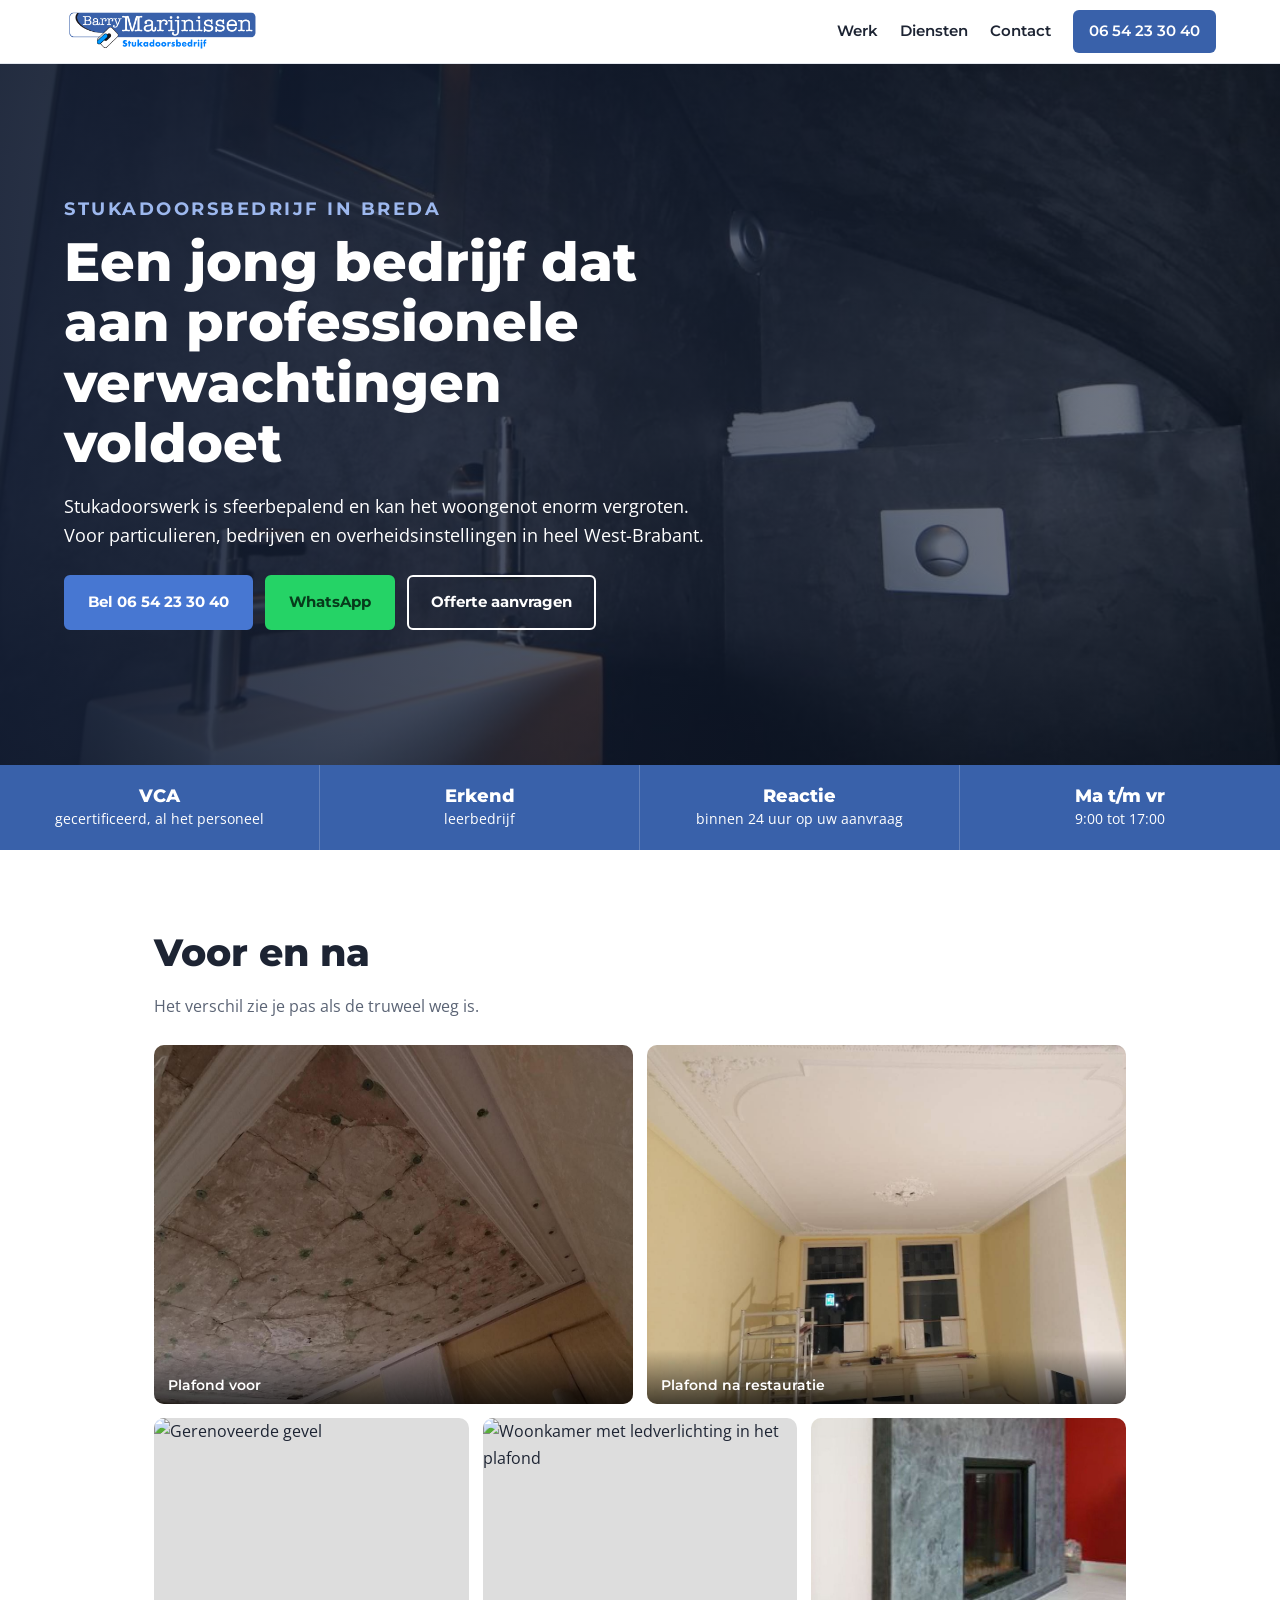
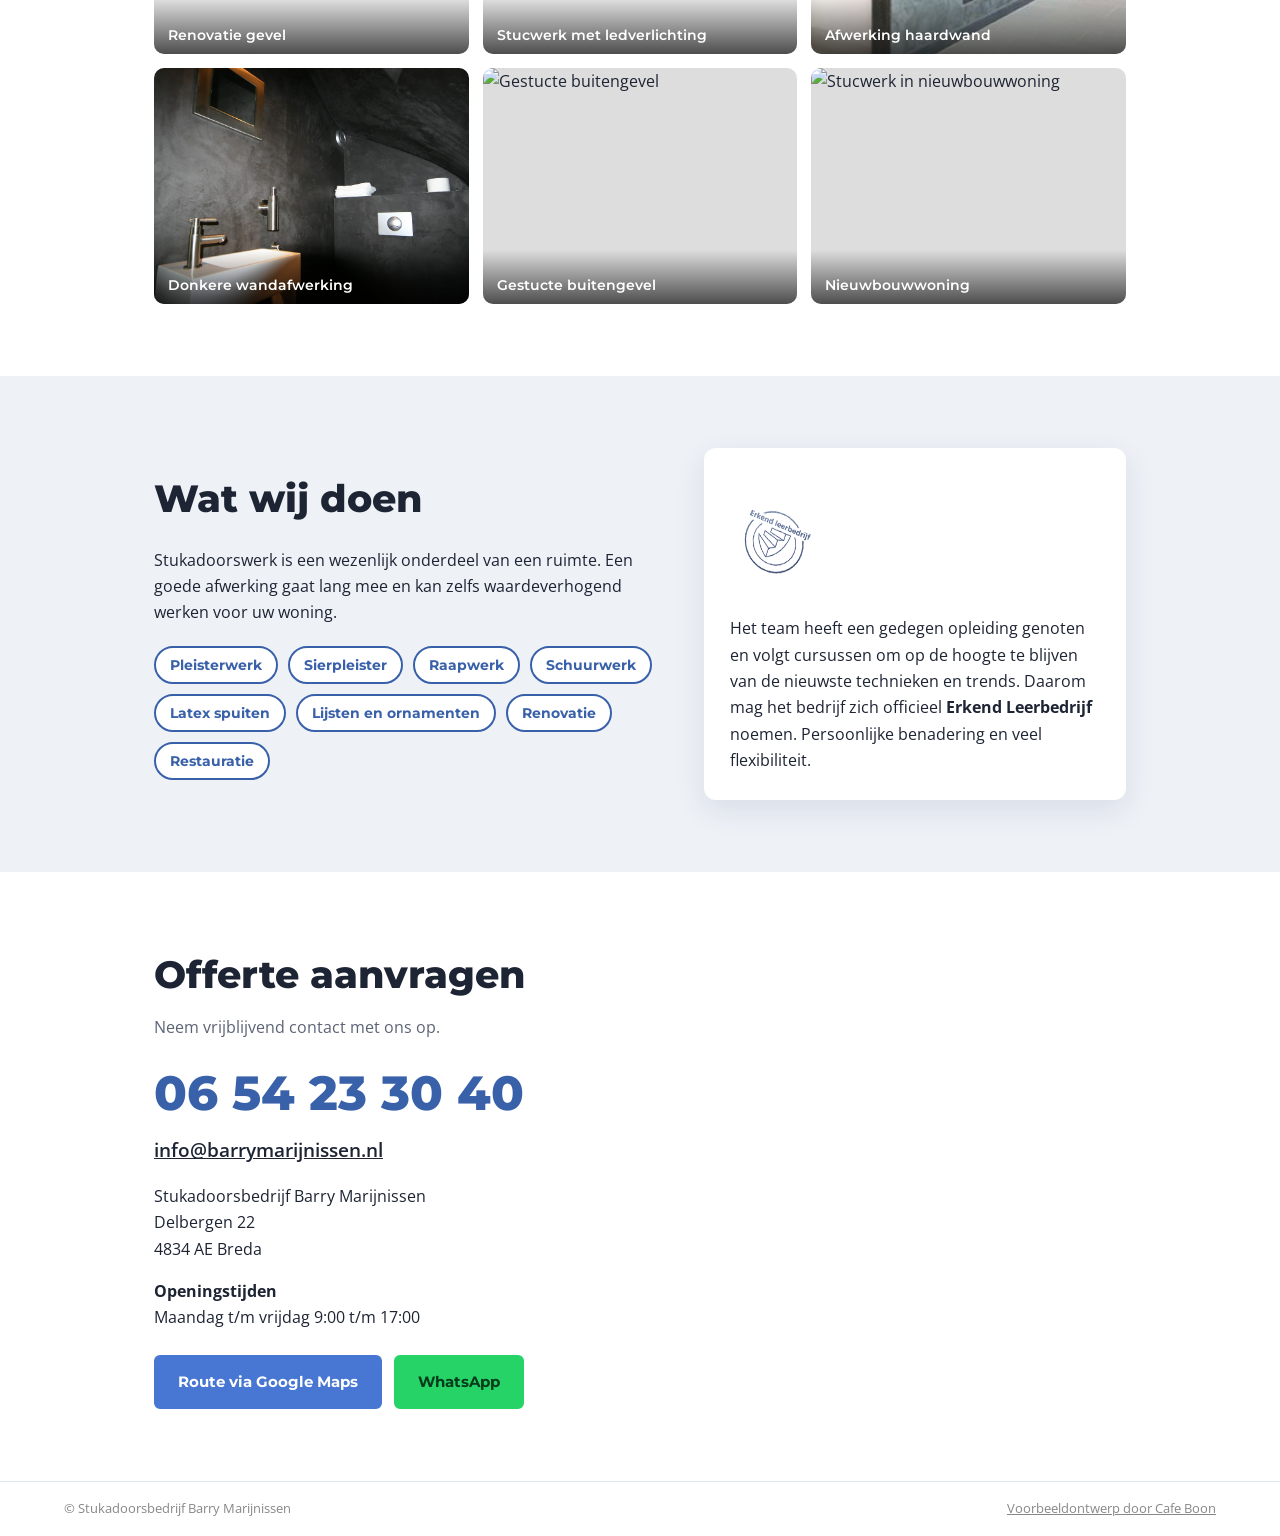
==== index.html @ 969ba0ec "Voorbeeldwebsite voor Stukadoorsbedrijf Barry Marijnissen" ====
<!doctype html>
<html lang="nl">
<head>
<meta charset="utf-8">
<meta name="viewport" content="width=device-width, initial-scale=1">
<title>Stukadoorsbedrijf Barry Marijnissen Breda | Sierpleister, renovatie en restauratie</title>
<meta name="description" content="Stukadoorsbedrijf Barry Marijnissen in Breda: sierpleister, renovatie, restauratie en latex spuiten in heel West-Brabant. VCA gecertificeerd en erkend leerbedrijf.">
<meta name="robots" content="noindex">
<link rel="icon" href="images/favicon.png">
<meta property="og:title" content="Stukadoorsbedrijf Barry Marijnissen">
<meta property="og:description" content="Een jong bedrijf dat aan professionele verwachtingen voldoet.">
<meta property="og:image" content="https://barrymarijnissen.cafeboon.com/images/og.jpg">
<link rel="preconnect" href="https://fonts.googleapis.com">
<link rel="preconnect" href="https://fonts.gstatic.com" crossorigin>
<link href="https://fonts.googleapis.com/css2?family=Montserrat:wght@500;600;700;800&family=Open+Sans:wght@400;600&display=swap" rel="stylesheet">
<link rel="stylesheet" href="style.css">
</head>
<body>
<header class="top">
  <a href="#"><img src="images/logo.png" alt="Barry Marijnissen Stukadoorsbedrijf" width="200" height="41"></a>
  <nav>
    <a href="#werk">Werk</a><a href="#diensten">Diensten</a><a href="#contact">Contact</a>
    <a class="call" href="tel:+31654233040">06 54 23 30 40</a>
  </nav>
</header>

<section class="hero">
  <div class="shade"></div>
  <div class="hero-in">
    <p class="tag">Stukadoorsbedrijf in Breda</p>
    <h1>Een jong bedrijf dat aan professionele verwachtingen voldoet</h1>
    <p>Stukadoorswerk is sfeerbepalend en kan het woongenot enorm vergroten. Voor particulieren, bedrijven en overheidsinstellingen in heel West-Brabant.</p>
    <div class="actions">
      <a class="btn" href="tel:+31654233040">Bel 06 54 23 30 40</a>
      <a class="btn wa" href="https://wa.me/31654233040" target="_blank" rel="noopener">WhatsApp</a>
      <a class="btn ghost" href="mailto:info@barrymarijnissen.nl?subject=Offerte%20aanvragen">Offerte aanvragen</a>
    </div>
  </div>
</section>

<section class="badges">
  <div><b>VCA</b> gecertificeerd, al het personeel</div>
  <div><b>Erkend</b> leerbedrijf</div>
  <div><b>Reactie</b> binnen 24 uur op uw aanvraag</div>
  <div><b>Ma t/m vr</b> 9:00 tot 17:00</div>
</section>

<section id="werk" class="wrap">
  <h2>Voor en na</h2>
  <p class="lead">Het verschil zie je pas als de truweel weg is.</p>
  <div class="ba">
    <figure><img src="images/plafond-voor.jpg" alt="Plafond voor de restauratie" loading="lazy"><figcaption>Plafond voor</figcaption></figure>
    <figure><img src="images/plafond-na.jpg" alt="Plafond na de restauratie met sierlijsten" loading="lazy"><figcaption>Plafond na restauratie</figcaption></figure>
  </div>
  <div class="grid">
    <figure><img src="images/gevel-na.jpeg" alt="Gerenoveerde gevel" loading="lazy"><figcaption>Renovatie gevel</figcaption></figure>
    <figure><img src="images/woonkamer.jpeg" alt="Woonkamer met ledverlichting in het plafond" loading="lazy"><figcaption>Stucwerk met ledverlichting</figcaption></figure>
    <figure><img src="images/slider5.jpg" alt="Haard met gestucte wand" loading="lazy"><figcaption>Afwerking haardwand</figcaption></figure>
    <figure><img src="images/contact.jpg" alt="Toilet met donker gestucte wand" loading="lazy"><figcaption>Donkere wandafwerking</figcaption></figure>
    <figure><img src="images/buitengevel.jpeg" alt="Gestucte buitengevel" loading="lazy"><figcaption>Gestucte buitengevel</figcaption></figure>
    <figure><img src="images/nieuwbouw.jpeg" alt="Stucwerk in nieuwbouwwoning" loading="lazy"><figcaption>Nieuwbouwwoning</figcaption></figure>
  </div>
</section>

<section id="diensten" class="band">
  <div class="wrap two">
    <div>
      <h2>Wat wij doen</h2>
      <p>Stukadoorswerk is een wezenlijk onderdeel van een ruimte. Een goede afwerking gaat lang mee en kan zelfs waardeverhogend werken voor uw woning.</p>
      <ul class="tags">
        <li>Pleisterwerk</li><li>Sierpleister</li><li>Raapwerk</li><li>Schuurwerk</li>
        <li>Latex spuiten</li><li>Lijsten en ornamenten</li><li>Renovatie</li><li>Restauratie</li>
      </ul>
    </div>
    <div class="card">
      <img src="images/leerbedrijf.png" alt="Erkend leerbedrijf" width="120" height="129">
      <p>Het team heeft een gedegen opleiding genoten en volgt cursussen om op de hoogte te blijven van de nieuwste technieken en trends. Daarom mag het bedrijf zich officieel <b>Erkend Leerbedrijf</b> noemen. Persoonlijke benadering en veel flexibiliteit.</p>
    </div>
  </div>
</section>

<section id="contact" class="wrap contact">
  <div>
    <h2>Offerte aanvragen</h2>
    <p class="lead">Neem vrijblijvend contact met ons op.</p>
    <a class="phone" href="tel:+31654233040">06 54 23 30 40</a>
    <p><a class="mail" href="mailto:info@barrymarijnissen.nl">info@barrymarijnissen.nl</a></p>
    <address>Stukadoorsbedrijf Barry Marijnissen<br>Delbergen 22<br>4834 AE Breda</address>
    <p class="hours"><b>Openingstijden</b><br>Maandag t/m vrijdag 9:00 t/m 17:00</p>
    <div class="actions">
      <a class="btn" href="https://www.google.com/maps/dir/?api=1&destination=Delbergen+22+4834+AE+Breda" target="_blank" rel="noopener">Route via Google Maps</a>
      <a class="btn wa" href="https://wa.me/31654233040" target="_blank" rel="noopener">WhatsApp</a>
    </div>
  </div>
  <div class="map"><iframe title="Kaart" loading="lazy" src="https://maps.google.com/maps?q=Delbergen+22+4834+AE+Breda&output=embed"></iframe></div>
</section>

<footer>
  <span>&copy; Stukadoorsbedrijf Barry Marijnissen</span>
  <a href="https://cafeboon.com" target="_blank" rel="noopener">Voorbeeldontwerp door Cafe Boon</a>
</footer>
</body>
</html>
---- style.css ----
:root{--b:#3961aa;--b2:#4777d2;--ink:#1d2433;--g:#eef1f6;--m:#5b6475;--wa:#25d366}
*{box-sizing:border-box}html{scroll-behavior:smooth}
body{margin:0;font-family:'Open Sans',sans-serif;color:var(--ink);line-height:1.65;background:#fff}
h1,h2,.btn,nav a,.phone{font-family:'Montserrat',sans-serif}
img{max-width:100%;display:block}
.top{position:sticky;top:0;z-index:10;display:flex;justify-content:space-between;align-items:center;padding:10px 5vw;background:#fff;box-shadow:0 1px 0 #e3e7ee}
.top img{height:40px;width:auto}
nav{display:flex;align-items:center;gap:22px}
nav a{color:var(--ink);text-decoration:none;font-weight:600;font-size:15px}
nav a.call{background:var(--b);color:#fff;padding:9px 16px;border-radius:6px}
.hero{position:relative;min-height:78vh;display:flex;align-items:center;padding:70px 5vw;background:url(images/contact.jpg) center/cover;color:#fff}
.shade{position:absolute;inset:0;background:linear-gradient(90deg,rgba(18,28,50,.92),rgba(18,28,50,.55))}
.hero-in{position:relative;max-width:660px}
.tag{font:700 13px Montserrat;letter-spacing:.14em;text-transform:uppercase;color:#9db8ee;margin:0 0 12px}
h1{font-size:clamp(30px,4.6vw,54px);line-height:1.12;font-weight:800;margin:0 0 18px}
.hero p{font-size:18px}
.actions{display:flex;flex-wrap:wrap;gap:12px;margin-top:24px}
.btn{display:inline-block;background:var(--b2);color:#fff;font-weight:700;text-decoration:none;padding:13px 22px;border-radius:6px;border:2px solid var(--b2);font-size:15px}
.btn.ghost{background:transparent;border-color:#fff}
.btn.wa{background:var(--wa);border-color:var(--wa);color:#073b1b}
.badges{display:grid;grid-template-columns:repeat(4,1fr);background:var(--b);color:#fff;text-align:center}
.badges div{padding:20px 14px;font-size:14px;border-right:1px solid rgba(255,255,255,.2)}
.badges div:last-child{border:0}.badges b{display:block;font:800 18px Montserrat}
.wrap{max-width:1100px;margin:0 auto;padding:72px 5vw}
h2{font-size:clamp(26px,3.2vw,38px);font-weight:800;margin:0 0 8px}
.lead{color:var(--m);margin:0 0 26px}
figure{margin:0;position:relative;overflow:hidden;border-radius:10px;background:#ddd}
figure img{width:100%;height:100%;object-fit:cover}
figcaption{position:absolute;left:0;bottom:0;right:0;padding:26px 14px 10px;background:linear-gradient(transparent,rgba(0,0,0,.65));color:#fff;font:600 14px Montserrat}
.ba{display:grid;grid-template-columns:1fr 1fr;gap:14px;margin-bottom:14px}
.ba figure{aspect-ratio:4/3}
.grid{display:grid;grid-template-columns:repeat(3,1fr);gap:14px}
.grid figure{aspect-ratio:4/3}
.band{background:var(--g)}
.two{display:grid;grid-template-columns:1.2fr 1fr;gap:44px;align-items:center}
.tags{list-style:none;padding:0;margin:20px 0 0;display:flex;flex-wrap:wrap;gap:10px}
.tags li{background:#fff;border:2px solid var(--b);color:var(--b);font:700 14px Montserrat;padding:8px 14px;border-radius:99px}
.card{background:#fff;border-radius:12px;padding:26px;box-shadow:0 10px 30px rgba(30,50,100,.1)}
.card img{width:90px;margin-bottom:12px}.card p{margin:0}
.contact{display:grid;grid-template-columns:1fr 1fr;gap:40px;align-items:start}
.phone{display:block;font-size:clamp(30px,4.6vw,48px);font-weight:800;color:var(--b);text-decoration:none;line-height:1.1}
.mail{color:var(--ink);font-weight:600;font-size:19px}
address{font-style:normal;margin:16px 0}.hours{margin:0}
.map iframe{width:100%;height:380px;border:0;border-radius:12px}
footer{display:flex;justify-content:space-between;flex-wrap:wrap;gap:8px;padding:16px 5vw;font-size:13px;color:#888;border-top:1px solid #e3e7ee}
footer a{color:#888}
@media(max-width:820px){.badges{grid-template-columns:1fr 1fr}.ba,.two,.contact{grid-template-columns:1fr}.grid{grid-template-columns:1fr 1fr}nav a:not(.call){display:none}.hero{min-height:auto}}
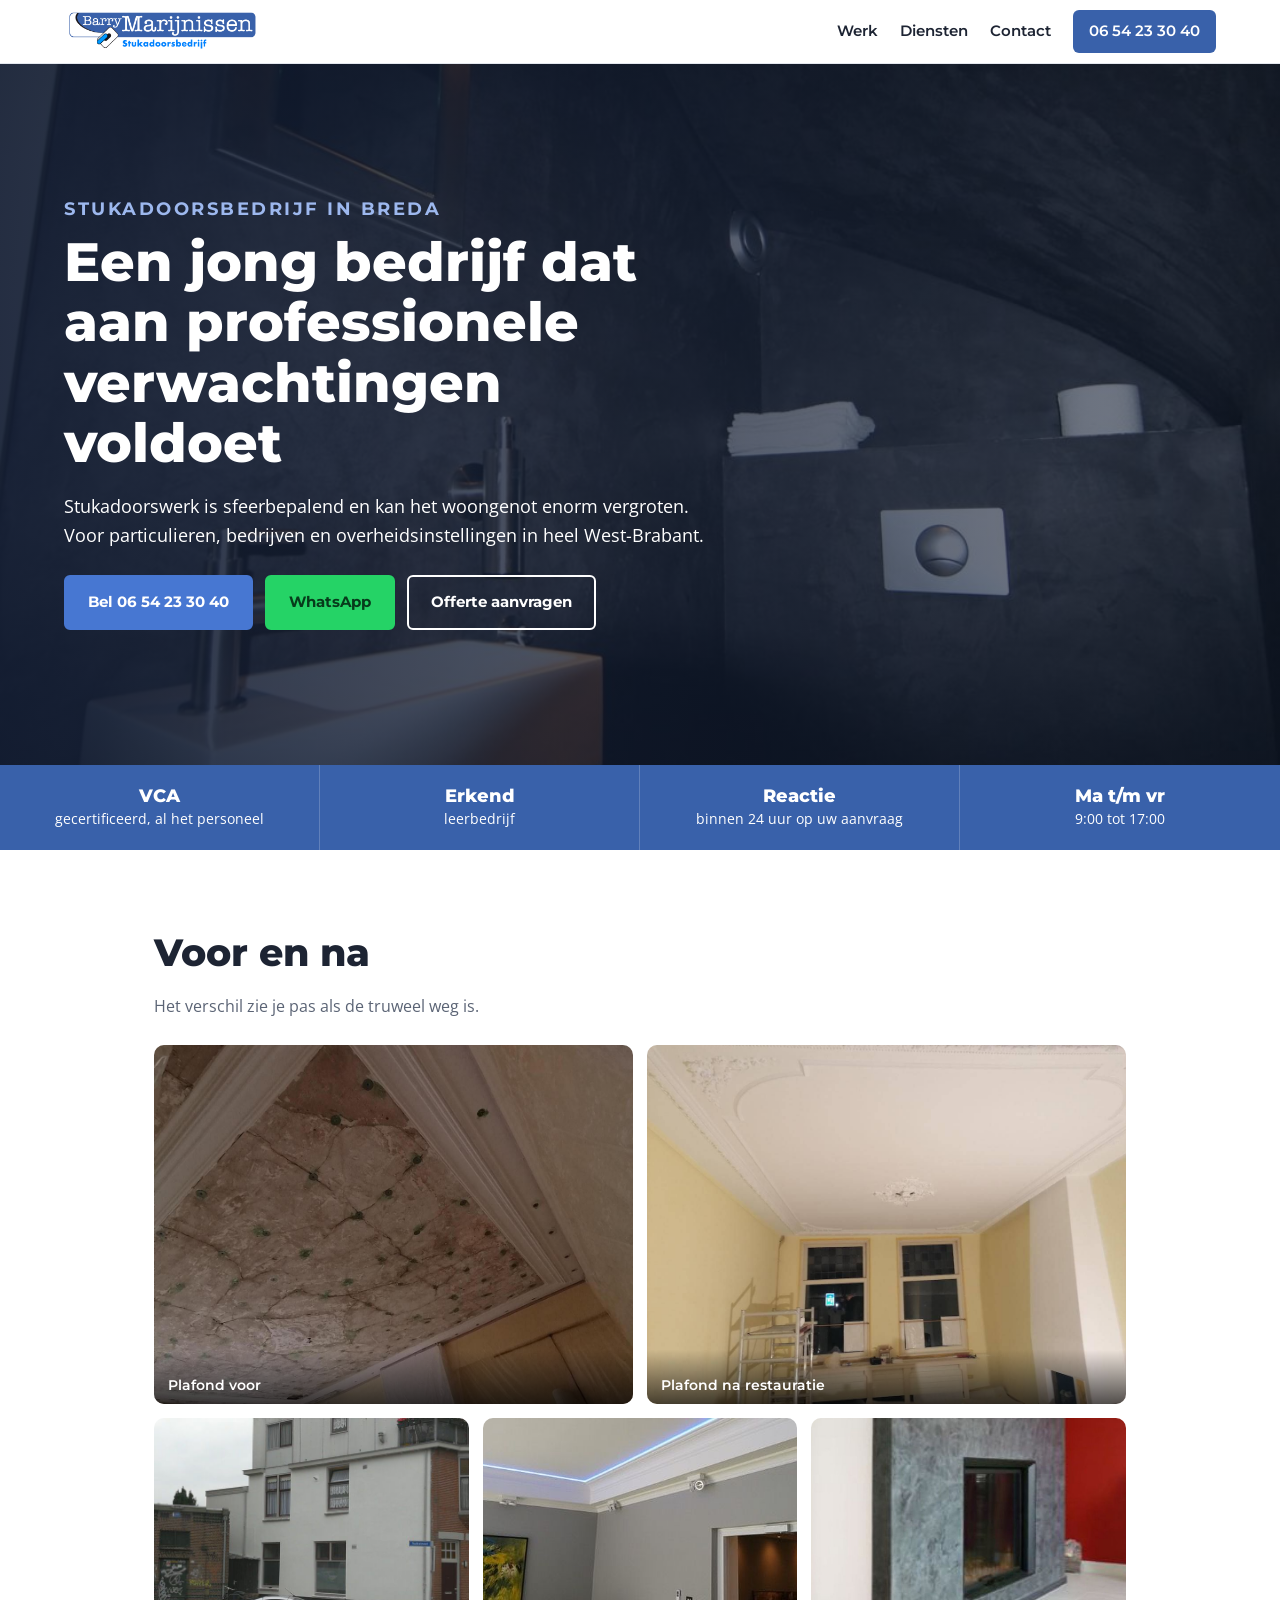
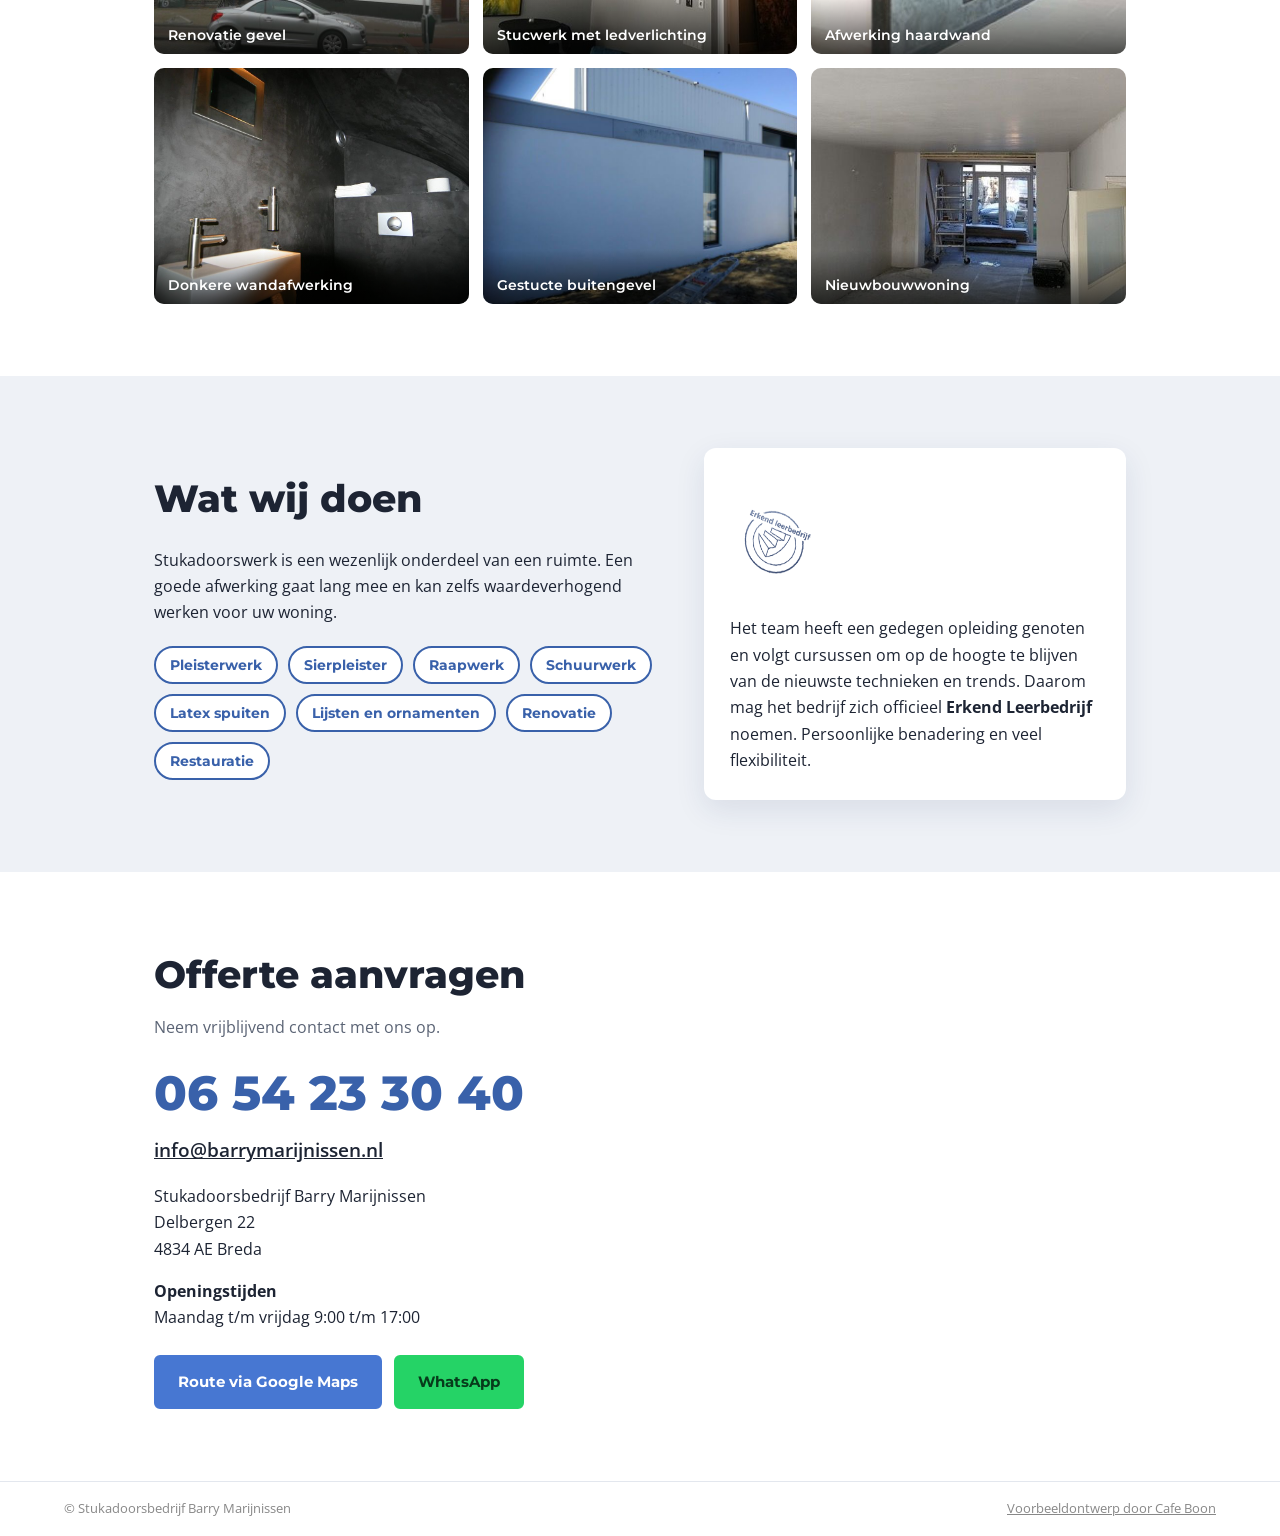
==== commit fb368fa3: "Voorbeeldwebsite voor Stukadoorsbedrijf Barry Marijnissen" ====
--- a/index.html
+++ b/index.html
@@ -53,12 +53,12 @@
     <figure><img src="images/plafond-na.jpg" alt="Plafond na de restauratie met sierlijsten" loading="lazy"><figcaption>Plafond na restauratie</figcaption></figure>
   </div>
   <div class="grid">
-    <figure><img src="images/gevel-na.jpeg" alt="Gerenoveerde gevel" loading="lazy"><figcaption>Renovatie gevel</figcaption></figure>
-    <figure><img src="images/woonkamer.jpeg" alt="Woonkamer met ledverlichting in het plafond" loading="lazy"><figcaption>Stucwerk met ledverlichting</figcaption></figure>
+    <figure><img src="images/gevel-na.jpg" alt="Gerenoveerde gevel" loading="lazy"><figcaption>Renovatie gevel</figcaption></figure>
+    <figure><img src="images/woonkamer.jpg" alt="Woonkamer met ledverlichting in het plafond" loading="lazy"><figcaption>Stucwerk met ledverlichting</figcaption></figure>
     <figure><img src="images/slider5.jpg" alt="Haard met gestucte wand" loading="lazy"><figcaption>Afwerking haardwand</figcaption></figure>
     <figure><img src="images/contact.jpg" alt="Toilet met donker gestucte wand" loading="lazy"><figcaption>Donkere wandafwerking</figcaption></figure>
-    <figure><img src="images/buitengevel.jpeg" alt="Gestucte buitengevel" loading="lazy"><figcaption>Gestucte buitengevel</figcaption></figure>
-    <figure><img src="images/nieuwbouw.jpeg" alt="Stucwerk in nieuwbouwwoning" loading="lazy"><figcaption>Nieuwbouwwoning</figcaption></figure>
+    <figure><img src="images/buitengevel.jpg" alt="Gestucte buitengevel" loading="lazy"><figcaption>Gestucte buitengevel</figcaption></figure>
+    <figure><img src="images/nieuwbouw.jpg" alt="Stucwerk in nieuwbouwwoning" loading="lazy"><figcaption>Nieuwbouwwoning</figcaption></figure>
   </div>
 </section>
 
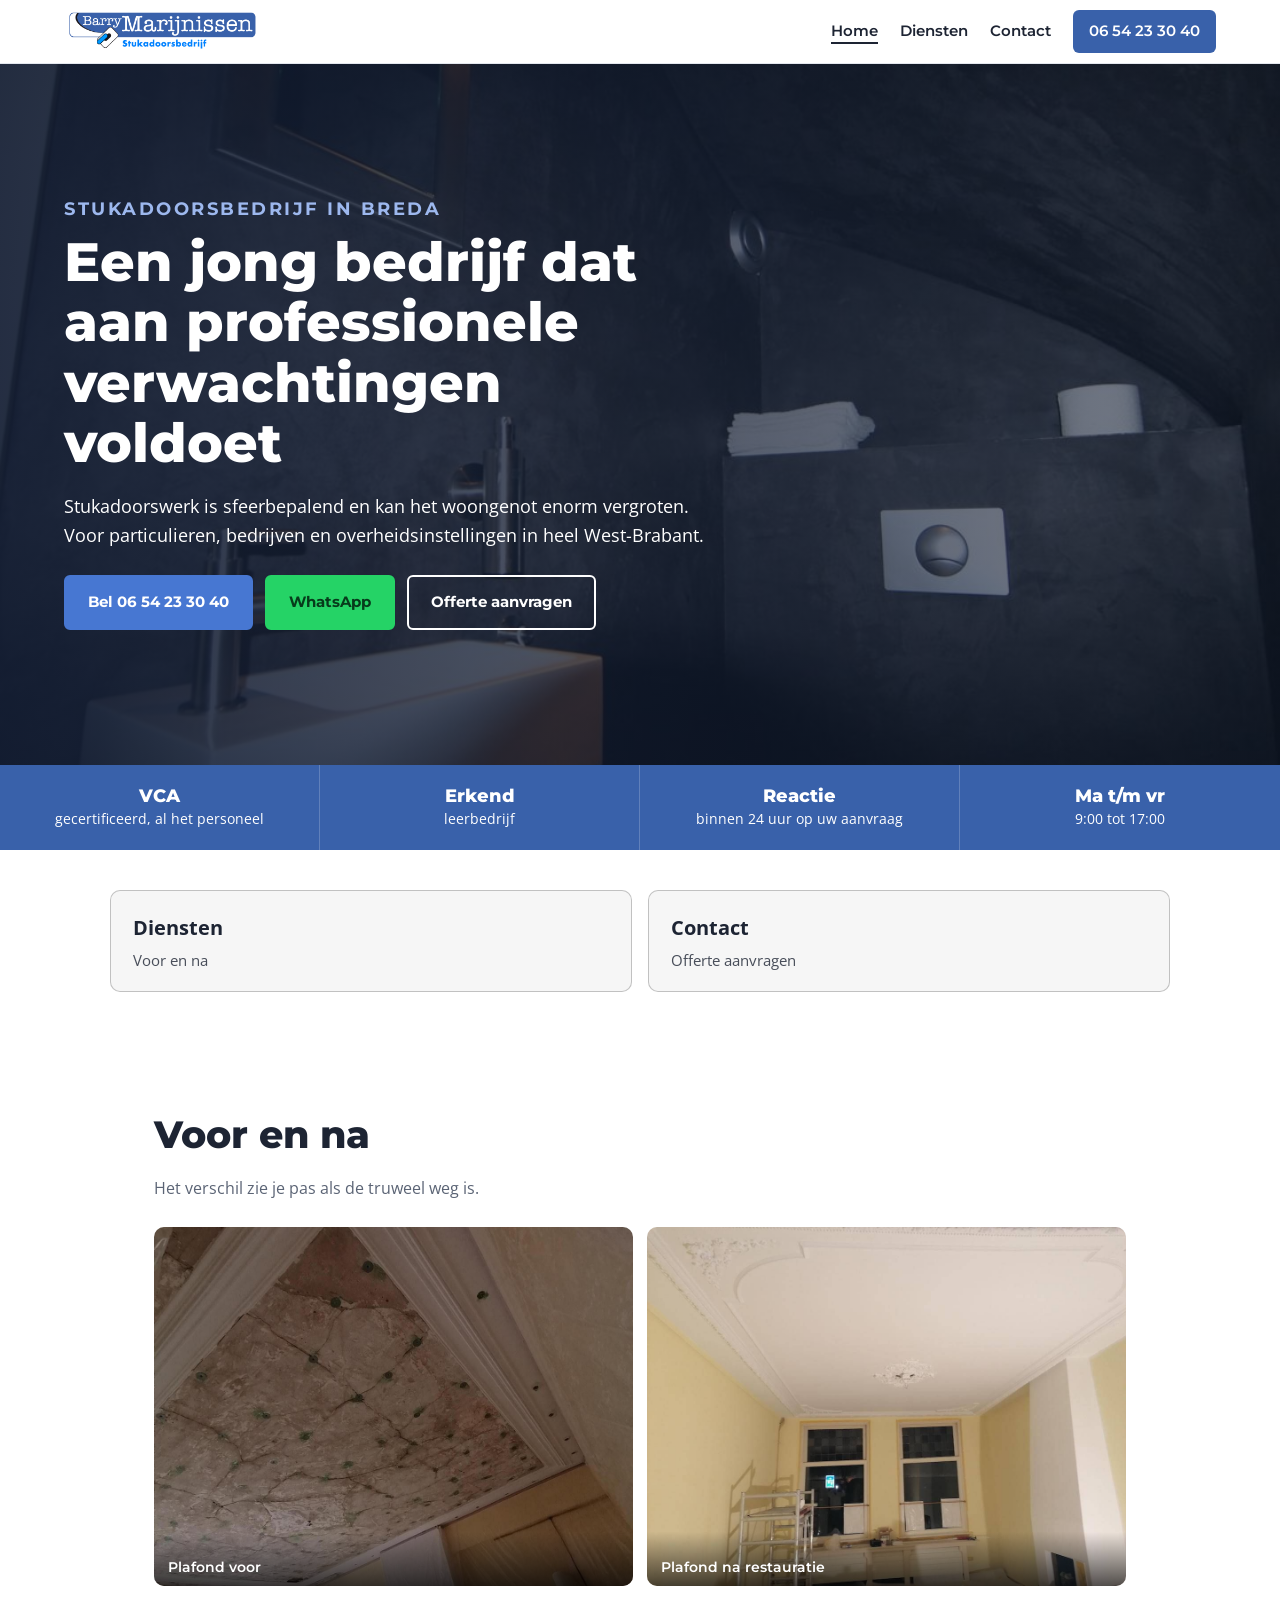
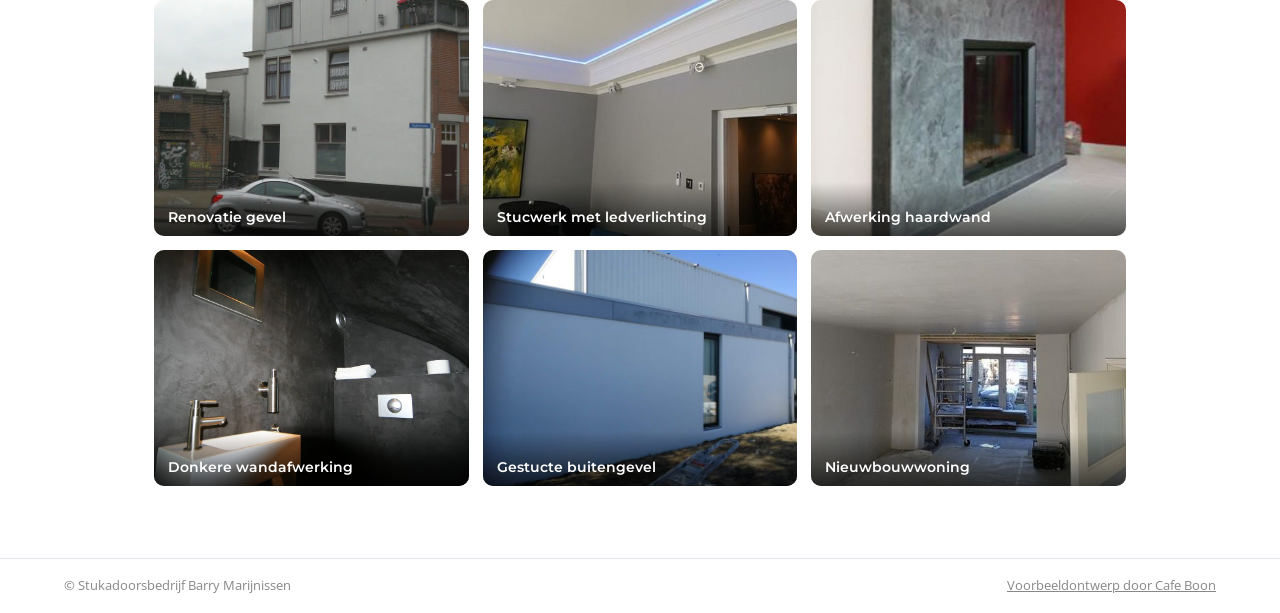
==== commit c537585c: "Website opgedeeld in meerdere pagina's" ====
--- a/index.html
+++ b/index.html
@@ -17,87 +17,48 @@
 </head>
 <body>
 <header class="top">
-  <a href="#"><img src="images/logo.png" alt="Barry Marijnissen Stukadoorsbedrijf" width="200" height="41"></a>
-  <nav>
-    <a href="#werk">Werk</a><a href="#diensten">Diensten</a><a href="#contact">Contact</a>
-    <a class="call" href="tel:+31654233040">06 54 23 30 40</a>
-  </nav>
+<a href="index.html"><img alt="Barry Marijnissen Stukadoorsbedrijf" height="41" src="images/logo.png" width="200"/></a>
+<nav><a aria-current="page" href="index.html">Home</a><a href="aanbod.html">Diensten</a><a href="contact.html">Contact</a><a class="call" href="tel:+31654233040">06 54 23 30 40</a></nav>
 </header>
-
+<div aria-label="Pagina's" class="sn-bar" role="navigation"><a aria-current="page" class="sn-link" href="index.html">Home</a><a class="sn-link" href="aanbod.html">Diensten</a><a class="sn-link" href="contact.html">Contact</a></div>
 <section class="hero">
-  <div class="shade"></div>
-  <div class="hero-in">
-    <p class="tag">Stukadoorsbedrijf in Breda</p>
-    <h1>Een jong bedrijf dat aan professionele verwachtingen voldoet</h1>
-    <p>Stukadoorswerk is sfeerbepalend en kan het woongenot enorm vergroten. Voor particulieren, bedrijven en overheidsinstellingen in heel West-Brabant.</p>
-    <div class="actions">
-      <a class="btn" href="tel:+31654233040">Bel 06 54 23 30 40</a>
-      <a class="btn wa" href="https://wa.me/31654233040" target="_blank" rel="noopener">WhatsApp</a>
-      <a class="btn ghost" href="mailto:info@barrymarijnissen.nl?subject=Offerte%20aanvragen">Offerte aanvragen</a>
-    </div>
-  </div>
+<div class="shade"></div>
+<div class="hero-in">
+<p class="tag">Stukadoorsbedrijf in Breda</p>
+<h1>Een jong bedrijf dat aan professionele verwachtingen voldoet</h1>
+<p>Stukadoorswerk is sfeerbepalend en kan het woongenot enorm vergroten. Voor particulieren, bedrijven en overheidsinstellingen in heel West-Brabant.</p>
+<div class="actions">
+<a class="btn" href="tel:+31654233040">Bel 06 54 23 30 40</a>
+<a class="btn wa" href="https://wa.me/31654233040" rel="noopener" target="_blank">WhatsApp</a>
+<a class="btn ghost" href="mailto:info@barrymarijnissen.nl?subject=Offerte%20aanvragen">Offerte aanvragen</a>
+</div>
+</div>
 </section>
-
 <section class="badges">
-  <div><b>VCA</b> gecertificeerd, al het personeel</div>
-  <div><b>Erkend</b> leerbedrijf</div>
-  <div><b>Reactie</b> binnen 24 uur op uw aanvraag</div>
-  <div><b>Ma t/m vr</b> 9:00 tot 17:00</div>
+<div><b>VCA</b> gecertificeerd, al het personeel</div>
+<div><b>Erkend</b> leerbedrijf</div>
+<div><b>Reactie</b> binnen 24 uur op uw aanvraag</div>
+<div><b>Ma t/m vr</b> 9:00 tot 17:00</div>
 </section>
-
-<section id="werk" class="wrap">
-  <h2>Voor en na</h2>
-  <p class="lead">Het verschil zie je pas als de truweel weg is.</p>
-  <div class="ba">
-    <figure><img src="images/plafond-voor.jpg" alt="Plafond voor de restauratie" loading="lazy"><figcaption>Plafond voor</figcaption></figure>
-    <figure><img src="images/plafond-na.jpg" alt="Plafond na de restauratie met sierlijsten" loading="lazy"><figcaption>Plafond na restauratie</figcaption></figure>
-  </div>
-  <div class="grid">
-    <figure><img src="images/gevel-na.jpg" alt="Gerenoveerde gevel" loading="lazy"><figcaption>Renovatie gevel</figcaption></figure>
-    <figure><img src="images/woonkamer.jpg" alt="Woonkamer met ledverlichting in het plafond" loading="lazy"><figcaption>Stucwerk met ledverlichting</figcaption></figure>
-    <figure><img src="images/slider5.jpg" alt="Haard met gestucte wand" loading="lazy"><figcaption>Afwerking haardwand</figcaption></figure>
-    <figure><img src="images/contact.jpg" alt="Toilet met donker gestucte wand" loading="lazy"><figcaption>Donkere wandafwerking</figcaption></figure>
-    <figure><img src="images/buitengevel.jpg" alt="Gestucte buitengevel" loading="lazy"><figcaption>Gestucte buitengevel</figcaption></figure>
-    <figure><img src="images/nieuwbouw.jpg" alt="Stucwerk in nieuwbouwwoning" loading="lazy"><figcaption>Nieuwbouwwoning</figcaption></figure>
-  </div>
+<div class="sn-cards"><a class="sn-card" href="aanbod.html"><strong>Diensten</strong><span>Voor en na</span></a><a class="sn-card" href="contact.html"><strong>Contact</strong><span>Offerte aanvragen</span></a></div>
+<section class="wrap">
+<h2>Voor en na</h2>
+<p class="lead">Het verschil zie je pas als de truweel weg is.</p>
+<div class="ba">
+<figure><img alt="Plafond voor de restauratie" loading="lazy" src="images/plafond-voor.jpg"/><figcaption>Plafond voor</figcaption></figure>
+<figure><img alt="Plafond na de restauratie met sierlijsten" loading="lazy" src="images/plafond-na.jpg"/><figcaption>Plafond na restauratie</figcaption></figure>
+</div>
+<div class="grid">
+<figure><img alt="Gerenoveerde gevel" loading="lazy" src="images/gevel-na.jpg"/><figcaption>Renovatie gevel</figcaption></figure>
+<figure><img alt="Woonkamer met ledverlichting in het plafond" loading="lazy" src="images/woonkamer.jpg"/><figcaption>Stucwerk met ledverlichting</figcaption></figure>
+<figure><img alt="Haard met gestucte wand" loading="lazy" src="images/slider5.jpg"/><figcaption>Afwerking haardwand</figcaption></figure>
+<figure><img alt="Toilet met donker gestucte wand" loading="lazy" src="images/contact.jpg"/><figcaption>Donkere wandafwerking</figcaption></figure>
+<figure><img alt="Gestucte buitengevel" loading="lazy" src="images/buitengevel.jpg"/><figcaption>Gestucte buitengevel</figcaption></figure>
+<figure><img alt="Stucwerk in nieuwbouwwoning" loading="lazy" src="images/nieuwbouw.jpg"/><figcaption>Nieuwbouwwoning</figcaption></figure>
+</div>
 </section>
-
-<section id="diensten" class="band">
-  <div class="wrap two">
-    <div>
-      <h2>Wat wij doen</h2>
-      <p>Stukadoorswerk is een wezenlijk onderdeel van een ruimte. Een goede afwerking gaat lang mee en kan zelfs waardeverhogend werken voor uw woning.</p>
-      <ul class="tags">
-        <li>Pleisterwerk</li><li>Sierpleister</li><li>Raapwerk</li><li>Schuurwerk</li>
-        <li>Latex spuiten</li><li>Lijsten en ornamenten</li><li>Renovatie</li><li>Restauratie</li>
-      </ul>
-    </div>
-    <div class="card">
-      <img src="images/leerbedrijf.png" alt="Erkend leerbedrijf" width="120" height="129">
-      <p>Het team heeft een gedegen opleiding genoten en volgt cursussen om op de hoogte te blijven van de nieuwste technieken en trends. Daarom mag het bedrijf zich officieel <b>Erkend Leerbedrijf</b> noemen. Persoonlijke benadering en veel flexibiliteit.</p>
-    </div>
-  </div>
-</section>
-
-<section id="contact" class="wrap contact">
-  <div>
-    <h2>Offerte aanvragen</h2>
-    <p class="lead">Neem vrijblijvend contact met ons op.</p>
-    <a class="phone" href="tel:+31654233040">06 54 23 30 40</a>
-    <p><a class="mail" href="mailto:info@barrymarijnissen.nl">info@barrymarijnissen.nl</a></p>
-    <address>Stukadoorsbedrijf Barry Marijnissen<br>Delbergen 22<br>4834 AE Breda</address>
-    <p class="hours"><b>Openingstijden</b><br>Maandag t/m vrijdag 9:00 t/m 17:00</p>
-    <div class="actions">
-      <a class="btn" href="https://www.google.com/maps/dir/?api=1&destination=Delbergen+22+4834+AE+Breda" target="_blank" rel="noopener">Route via Google Maps</a>
-      <a class="btn wa" href="https://wa.me/31654233040" target="_blank" rel="noopener">WhatsApp</a>
-    </div>
-  </div>
-  <div class="map"><iframe title="Kaart" loading="lazy" src="https://maps.google.com/maps?q=Delbergen+22+4834+AE+Breda&output=embed"></iframe></div>
-</section>
-
 <footer>
-  <span>&copy; Stukadoorsbedrijf Barry Marijnissen</span>
-  <a href="https://cafeboon.com" target="_blank" rel="noopener">Voorbeeldontwerp door Cafe Boon</a>
+<span>© Stukadoorsbedrijf Barry Marijnissen</span>
+<a href="https://cafeboon.com" rel="noopener" target="_blank">Voorbeeldontwerp door Cafe Boon</a>
 </footer>
-</body>
-</html>
+</body></html>
--- a/style.css
+++ b/style.css
@@ -45,3 +45,17 @@
 footer{display:flex;justify-content:space-between;flex-wrap:wrap;gap:8px;padding:16px 5vw;font-size:13px;color:#888;border-top:1px solid #e3e7ee}
 footer a{color:#888}
 @media(max-width:820px){.badges{grid-template-columns:1fr 1fr}.ba,.two,.contact{grid-template-columns:1fr}.grid{grid-template-columns:1fr 1fr}nav a:not(.call){display:none}.hero{min-height:auto}}
+/* sitenav:start */
+.sn-bar{display:none;gap:6px;overflow-x:auto;white-space:nowrap;-webkit-overflow-scrolling:touch;padding:8px 12px;background:inherit;color:inherit;font:inherit;line-height:1.2;border-bottom:1px solid rgba(128,128,128,.35);box-sizing:border-box;max-width:100%}
+.sn-bar a.sn-link{flex:0 0 auto;padding:9px 15px;border-radius:999px;color:inherit;text-decoration:none;font-size:15px;font-weight:600;letter-spacing:0;text-transform:none;margin:0}
+.sn-bar a.sn-link[aria-current="page"]{background:rgba(128,128,128,.2);box-shadow:inset 0 -2px 0 currentColor}
+@media(max-width:820px){.sn-bar{display:flex}}
+nav a[aria-current="page"]:not(.cta):not(.btn):not(.call){text-decoration:underline;text-underline-offset:6px;text-decoration-thickness:2px}
+.sn-head{max-width:1100px;margin:0 auto;padding:40px 20px 0;box-sizing:border-box}
+.sn-head h1{margin:0;color:inherit;font-size:clamp(30px,5vw,46px);line-height:1.1}
+.sn-cards{max-width:1100px;margin:0 auto;padding:40px 20px;display:grid;grid-template-columns:repeat(auto-fit,minmax(230px,1fr));gap:16px;box-sizing:border-box}
+.sn-card{display:block;padding:20px 22px;border:1px solid rgba(128,128,128,.45);border-radius:10px;background:rgba(128,128,128,.07);color:inherit;text-decoration:none;min-width:0}
+.sn-card strong{display:block;font-size:1.25em;margin:0 0 6px;color:inherit}
+.sn-card span{display:block;opacity:.8;font-size:.95em;line-height:1.4}
+.sn-card:hover,.sn-card:focus-visible{border-color:currentColor}
+/* sitenav:end */
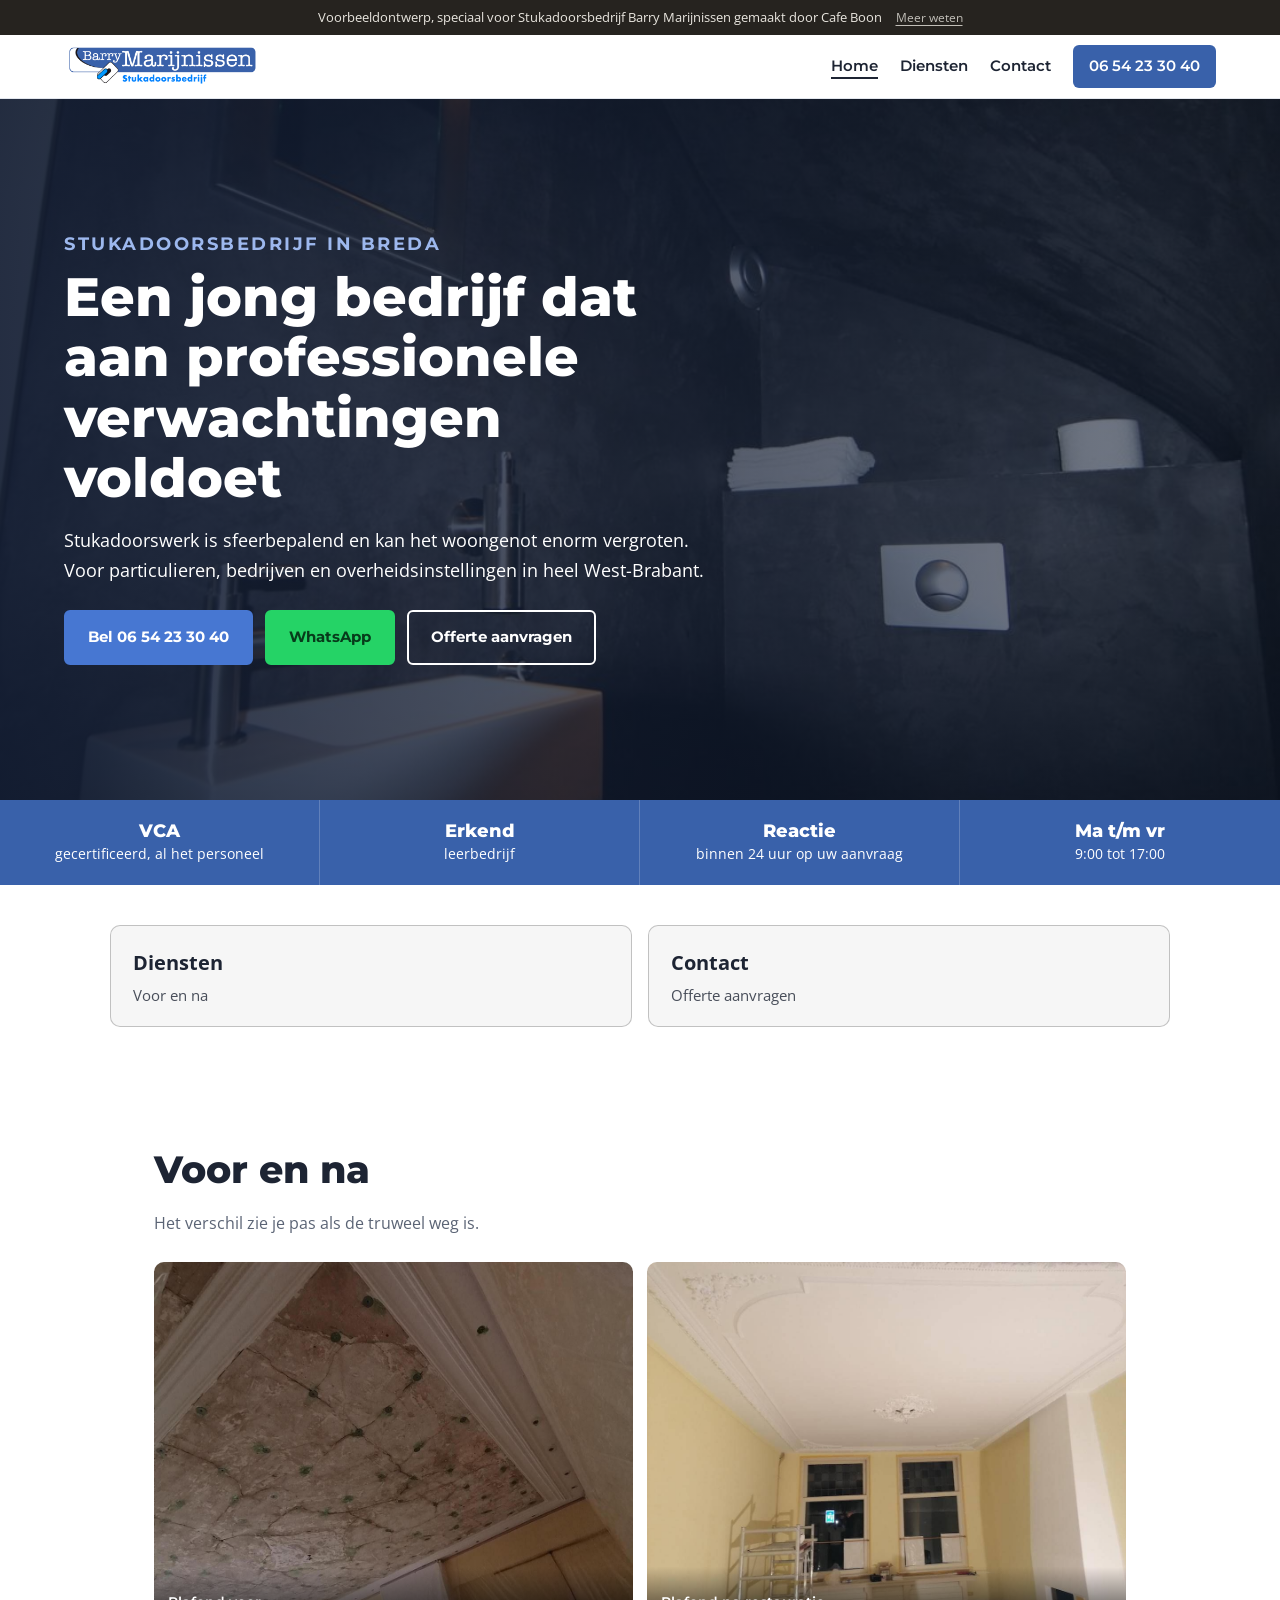
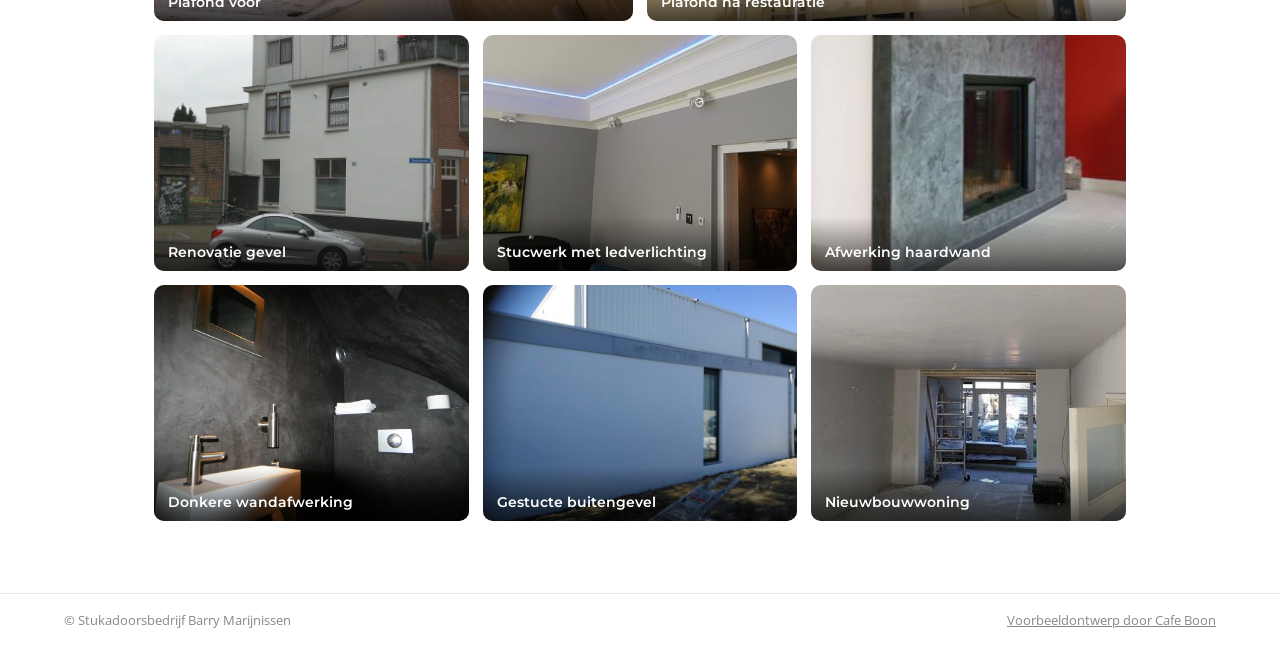
==== commit a14682af: "Werkende formulieren voor afspraken en aanvragen" ====
--- a/index.html
+++ b/index.html
@@ -16,6 +16,7 @@
 <link rel="stylesheet" href="style.css">
 </head>
 <body>
+<div class="vb-banner" role="note"><span>Voorbeeldontwerp, speciaal voor Stukadoorsbedrijf Barry Marijnissen gemaakt door Cafe Boon</span><a href="https://cafeboon.com">Meer weten</a></div>
 <header class="top">
 <a href="index.html"><img alt="Barry Marijnissen Stukadoorsbedrijf" height="41" src="images/logo.png" width="200"/></a>
 <nav><a aria-current="page" href="index.html">Home</a><a href="aanbod.html">Diensten</a><a href="contact.html">Contact</a><a class="call" href="tel:+31654233040">06 54 23 30 40</a></nav>
@@ -30,7 +31,7 @@
 <div class="actions">
 <a class="btn" href="tel:+31654233040">Bel 06 54 23 30 40</a>
 <a class="btn wa" href="https://wa.me/31654233040" rel="noopener" target="_blank">WhatsApp</a>
-<a class="btn ghost" href="mailto:info@barrymarijnissen.nl?subject=Offerte%20aanvragen">Offerte aanvragen</a>
+<a class="btn ghost" href="offerte.html">Offerte aanvragen</a>
 </div>
 </div>
 </section>
--- a/style.css
+++ b/style.css
@@ -59,3 +59,31 @@
 .sn-card span{display:block;opacity:.8;font-size:.95em;line-height:1.4}
 .sn-card:hover,.sn-card:focus-visible{border-color:currentColor}
 /* sitenav:end */
+/* voorbeeld-formulier:start */
+@layer sn{.sn-form button.btn{border:0;font:inherit;cursor:pointer;line-height:1.2}}
+.sn-formsec{padding:36px 0 72px}
+.sn-formwrap{max-width:1100px;margin:0 auto;padding:0 20px;box-sizing:border-box}
+.sn-formwrap>h2{margin:0 0 12px}
+.sn-formwrap>.sn-lead,.sn-formwrap>.sn-form,.sn-formwrap>.sn-done{max-width:720px}
+.sn-formwrap .sn-lead{margin:0 0 24px;opacity:.85}
+.sn-form{display:grid;grid-template-columns:1fr 1fr;gap:16px}
+.sn-field{display:flex;flex-direction:column;gap:6px;min-width:0;text-align:left}
+.sn-field.full{grid-column:1/-1}
+.sn-field label{font-size:14px;font-weight:600}
+.sn-field input,.sn-field select,.sn-field textarea{font:inherit;font-size:16px;line-height:1.4;color:inherit;background:rgba(128,128,128,.12);border:1px solid rgba(128,128,128,.55);border-radius:8px;padding:11px 12px;width:100%;box-sizing:border-box;min-width:0;max-width:100%;-webkit-appearance:none;appearance:none}
+.sn-field select{background-image:linear-gradient(45deg,transparent 50%,currentColor 50%),linear-gradient(135deg,currentColor 50%,transparent 50%);background-position:calc(100% - 20px) 50%,calc(100% - 15px) 50%;background-size:5px 5px;background-repeat:no-repeat;padding-right:38px}
+.sn-field select option{color:#111;background:#fff}
+.sn-field textarea{resize:vertical}
+.sn-field input:focus,.sn-field select:focus,.sn-field textarea:focus{outline:2px solid currentColor;outline-offset:1px}
+.sn-done{padding:28px;border:1px solid rgba(128,128,128,.55);border-radius:12px;background:rgba(128,128,128,.1)}
+.sn-done h2{margin:0 0 10px}
+.sn-done p{margin:0}
+.sn-done a{text-decoration:underline;text-underline-offset:3px;font-weight:600}
+.sn-formlink{padding:0 0 56px}
+@media(max-width:640px){.sn-form{grid-template-columns:1fr}.sn-formsec{padding:24px 0 56px}}
+/* voorbeeld-formulier:end */
+/* voorbeeldbanner:start */
+.vb-banner{display:flex;flex-wrap:wrap;justify-content:center;align-items:baseline;gap:2px 14px;padding:8px 16px;background:#26231f;color:#e9e6df;font-size:13px;line-height:1.45;letter-spacing:0;text-transform:none;font-weight:400;text-align:center;position:relative;z-index:1000}
+.vb-banner a{color:inherit;opacity:.8;text-decoration:underline;text-underline-offset:3px;font-size:12px;font-weight:400;white-space:nowrap;letter-spacing:0;text-transform:none}
+.vb-banner a:hover{opacity:1}
+/* voorbeeldbanner:end */
